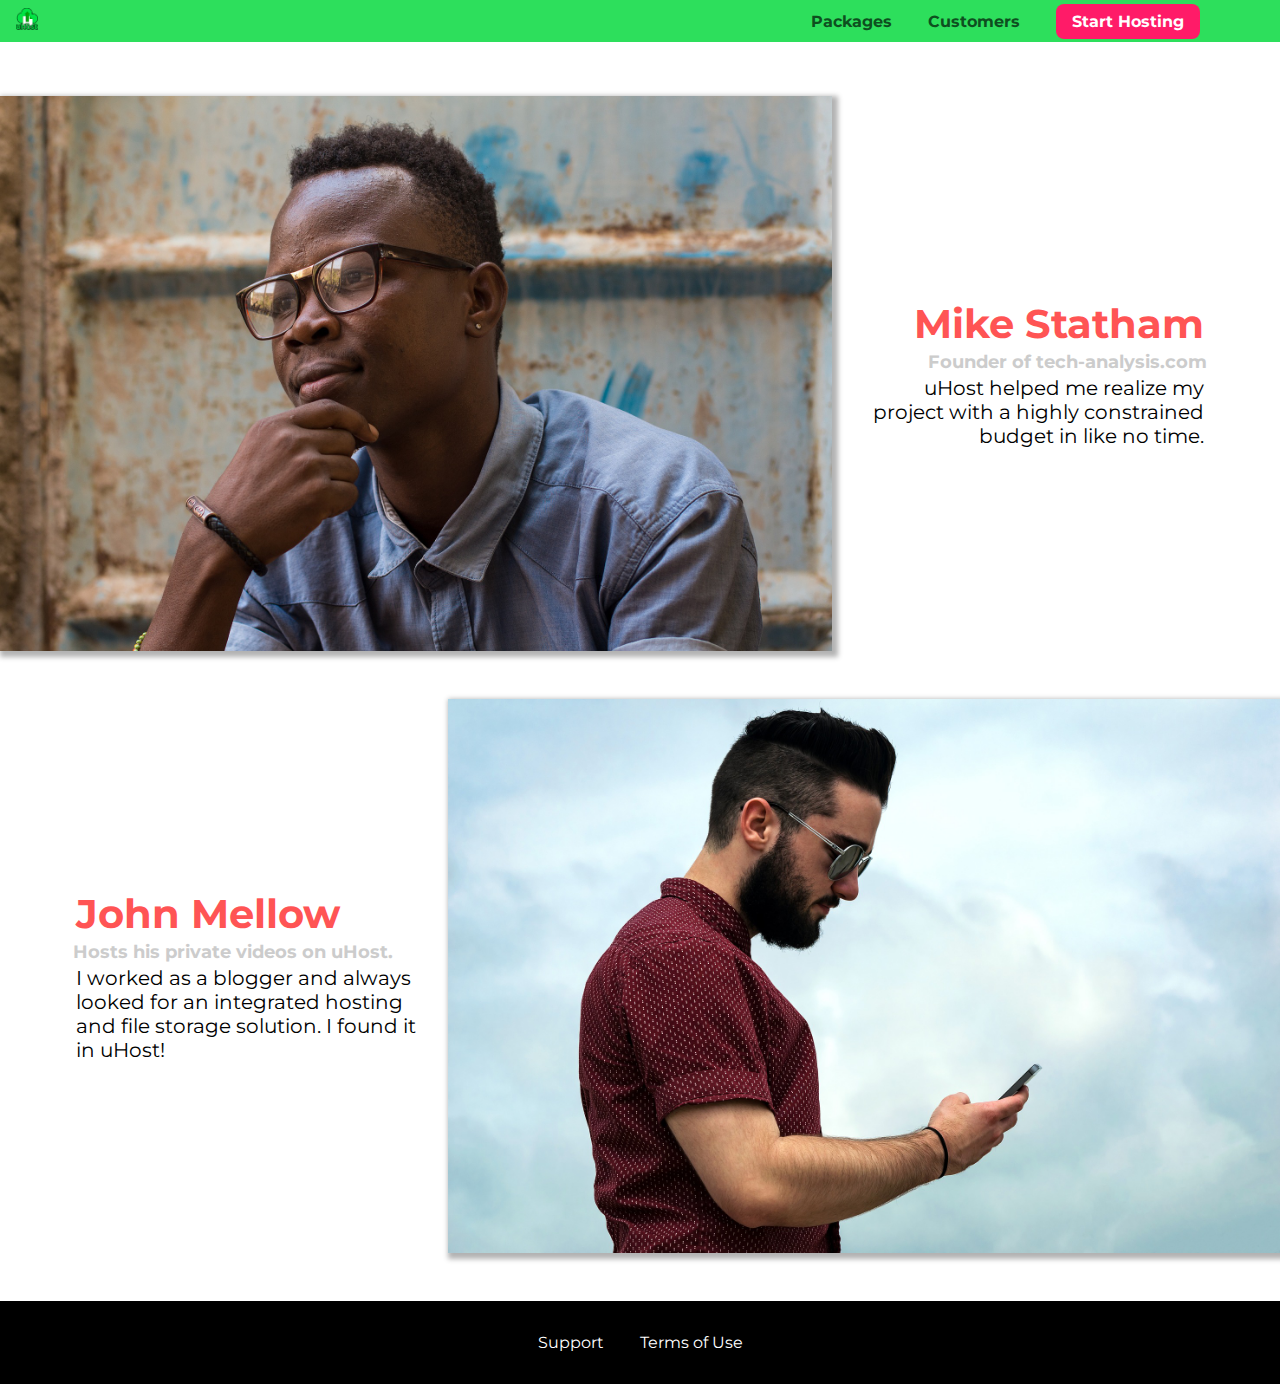
==== customers/index.html @ 0c3e3672 "backgrond and image" ====
<!DOCTYPE html>
<html lang="en">

<head>
    <meta charset="UTF-8">
    <meta name="viewport" content="width=device-width, initial-scale=1.0">
    <meta http-equiv="X-UA-Compatible" content="ie=edge">
    <title>uHost Customers</title>
    <link rel="shortcut icon" href="../images/favicon.png">
    <link href="https://fonts.googleapis.com/css?family=Anton|Montserrat:400,700" rel="stylesheet">
    <link rel="stylesheet" href="../shared.css">
    <link rel="stylesheet" href="customers.css">
</head>

<body>
    <header class="main-header">
        <div>
            <a href="../index.html" class="main-header__brand">
                <img src="../images/uhost-icon.png" alt="uHost - Your favorite hosting company">
            </a>
        </div>
        <nav class="main-nav">
            <ul class="main-nav__items">
                <li class="main-nav__item">
                    <a href="../packages/index.html">Packages</a>
                </li>
                <li class="main-nav__item">
                    <a href="index.html">Customers</a>
                </li>
                <li class="main-nav__item main-nav__item--cta">
                    <a href="start-hosting/index.html">Start Hosting</a>
                </li>
            </ul>
        </nav>
    </header>
    <main>
        <div>
            <div class="testimonial" id="customer-1">
                <div class="testimonial__image-container">
                    <img src="../images/customer-1.jpg" alt="Mike Statham - Customer" class="testimonial__image">
                </div>
                <div class="testimonial__info">
                    <h1 class="testimonial__name">Mike Statham</h1>
                    <h2 class="testimonial__subtitle">Founder of
                        <a href="tech-analysis.com">tech-analysis.com</a>
                    </h2>
                    <p class="testimonial__text">uHost helped me realize my project with a highly constrained budget in like no time.</p>
                </div>
            </div>
            <div class="testimonial" id="customer-2">

                <div class="testimonial__info">
                    <h1 class="testimonial__name">John Mellow</h1>
                    <h2 class="testimonial__subtitle">Hosts his private videos on uHost.
                    </h2>
                    <p class="testimonial__text">I worked as a blogger and always looked for an integrated hosting and file storage solution. I found
                        it in uHost!
                    </p>
                </div>
                <div class="testimonial__image-container">
                    <img src="../images/customer-2.jpg" alt="John Mellow - Customer" class="testimonial__image">
                </div>
            </div>
        </div>
    </main>
    <footer class="main-footer">
        <nav>
            <ul class="main-footer__links">
                <li class="main-footer__link">
                    <a href="#">Support</a>
                </li>
                <li class="main-footer__link">
                    <a href="#">Terms of Use</a>
                </li>
            </ul>
        </nav>
    </footer>
</body>

</html>
---- shared.css ----
* {
  box-sizing: border-box;
}

body {
  font-family: "Montserrat", sans-serif;
  margin: 0;
}
.main-header {
  width: 100%;
  position: fixed;
  background-color: #2ddf5c;
  padding: 8px 16px;
  top: 0;
  left: 0;
  z-index: 2;
}

.main-header > div {
  display: inline-block;
  vertical-align: middle;
}

.main-header__brand {
  color: #0e4f1f;
  text-decoration: none;
  font-weight: bold;
  font-size: 22px;
  height: 22px;
  /* width: 20px; */
  display: inline-block;
  
}
.main-header__brand img {
  height: 100%;
}
.main-nav {
  display: inline-block;
  text-align: right;
  width: calc(100% - 74px);
  vertical-align: middle;
}

.main-nav__items {
  margin: 0;
  padding: 0;
  list-style: none;
}

.main-nav__item {
  display: inline-block;
  margin: 0 16px;
}

.main-nav__item a {
  text-decoration: none;
  color: #0e4f1f;
  font-weight: bold;
  padding: 3px 0;
}
.main-nav__item a:hover,
.main-nav__item a:hover:active {
  color: white;
  border-bottom: 5px solid white;
}
.main-nav__item--cta a {
  color: white;
  background: #ff1b68;
  padding: 8px 16px;
  border-radius: 8px;
}
.main-nav__item--cta a:hover,
.main-nav__item--cta a:active {
  color: #ff1b68;
  background: white;
  border: none;
}
.main-footer{
  background: black;
  padding: 32px;
  margin-top: 48px;
}
.main-footer__links{
  list-style: none;
  margin: 0;
  padding: 0;
  text-align: center;
}
.main-footer__link{
  display: inline-block;
  margin: 0 16px;

}
.main-footer__link a{
  color: white;
  text-decoration: none;
}
.main-footer__link a:hover,
.main-footer__link a:active{
  color: #ccc;
}

.button {
  background: #0e4f1f;
  color: white;
  font: inherit ;
  border: 1.5px solid #0e4f1f;
  padding: 8px;
  border-radius: 8px;
  font-weight: bold;
  cursor: pointer;

}
.button:hover,
.button:active{
  background: white;
  color: #0e4f1f;
}
.button:focus{
  outline: none;
}
---- customers/customers.css ----
.testimonial {
    font-size: 20px;
    margin: 48px 0;
  }
  
  .testimonial__list {
    width: 80%;
    margin: auto;
  }
  
  .testimonial:first-of-type {
    margin-top: 96px;
  }
  .testimonial__image-container{
    width: 65%;
    display: inline-block;
    vertical-align: middle;
    box-shadow: 3px 3px 5px 3px rgba(0 ,0 ,0, 0.3);
  }
  .testimonial__image{
    width: 100%;
    vertical-align:top
  }
  .testimonial__info {
    text-align: right;
    padding: 14px;
    display: inline-block;
    vertical-align: middle;
    width: 30%;
  }
  
  #customer-2.testimonial {
    text-align: right;
  }
  
  #customer-2 .testimonial__info {
    text-align: left;
  }
  
  .testimonial__name {
    margin: 3px;
    color: #ff5454;
  }
  
  .testimonial__subtitle {
    margin: 0;
    font-size: 18px;
    color: #ccc;
  }
  
  .testimonial__subtitle a {
    color: inherit;
    text-decoration: none;
  }
  
  .testimonial__subtitle a:hover,
  .testimonial__subtitle a:active {
    color: #7a7a7a;
  }
  
  .testimonial__text {
    margin: 3px;
  }
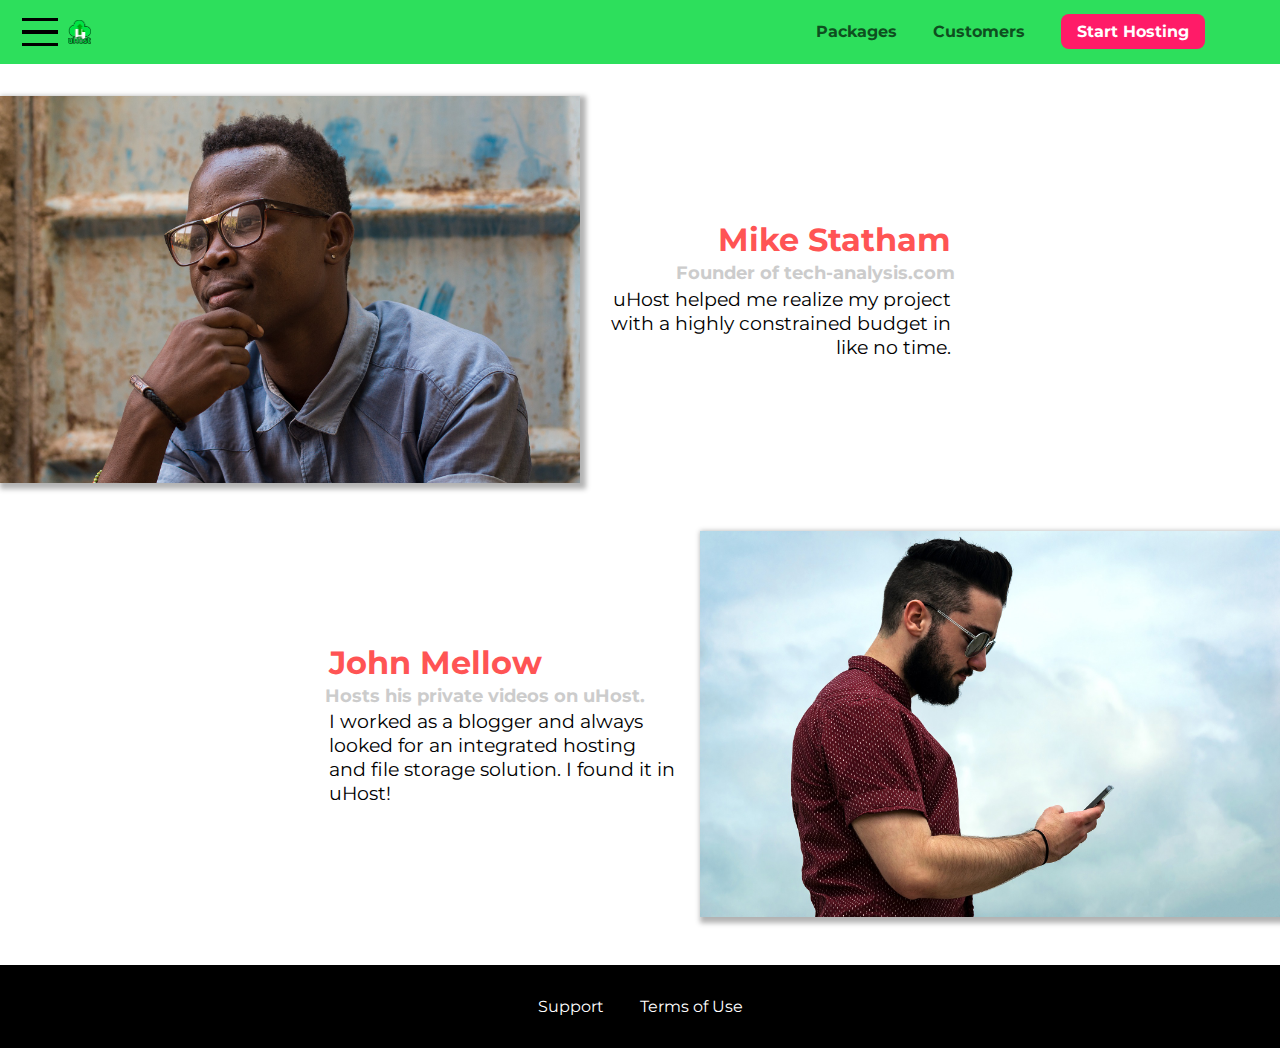
==== commit ed787589: "add madal and backdrop with css js html" ====
--- a/customers/index.html
+++ b/customers/index.html
@@ -13,8 +13,14 @@
 </head>
 
 <body>
+    <div class="backdrop"></div>
     <header class="main-header">
         <div>
+            <button class="toggle-button">
+                <span class="toggle-button__bar"></span>
+                <span class="toggle-button__bar"></span>
+                <span class="toggle-button__bar"></span>
+        </button>
             <a href="../index.html" class="main-header__brand">
                 <img src="../images/uhost-icon.png" alt="uHost - Your favorite hosting company">
             </a>
@@ -33,6 +39,19 @@
             </ul>
         </nav>
     </header>
+    <nav class="mobile-nav">
+        <ul class="mobile-nav__items">
+                <li class="mobile-nav__item">
+                        <a href="../packages/index.html">Packages</a>
+                </li>
+                <li class="mobile-nav__item">
+                        <a href="index.html">Customers</a>
+                </li>
+                <li class="mobile-nav__item mobile-nav__item--cta">
+                        <a href="../start-hosting/index.html">Start Hosting</a>
+                </li>
+        </ul>
+</nav>
     <main>
         <div>
             <div class="testimonial" id="customer-1">
@@ -75,6 +94,7 @@
             </ul>
         </nav>
     </footer>
+    <script src="../shared.js"></script>
 </body>
 
 </html>--- a/shared.css
+++ b/shared.css
@@ -1,121 +1,201 @@
 * {
-  box-sizing: border-box;
+    box-sizing: border-box;
 }
 
 body {
-  font-family: "Montserrat", sans-serif;
-  margin: 0;
-}
+    font-family: 'Montserrat', sans-serif;
+    margin: 0;
+}
+
+.backdrop {
+    position: fixed;
+    display: none;
+    top: 0;
+    left: 0;
+    z-index: 100;
+    width: 100vw;
+    height: 100vh;
+    background: rgba(0,0,0,0.5);
+}
+
 .main-header {
-  width: 100%;
-  position: fixed;
-  background-color: #2ddf5c;
-  padding: 8px 16px;
-  top: 0;
-  left: 0;
-  z-index: 2;
+    width: 100%;
+    position: fixed;
+    top: 0;
+    left: 0;
+    background: #2ddf5c;
+    padding: 0.5rem 1rem;
+    z-index: 1;
 }
 
 .main-header > div {
-  display: inline-block;
-  vertical-align: middle;
-}
-
+    display: inline-block;
+    vertical-align: middle;
+}
+.toggle-button {
+    width: 3rem;
+    background: transparent;
+    border: none;
+    cursor: pointer;
+    padding-top: 0;
+    padding-bottom: 0;
+    vertical-align: middle;
+  }
+  
+  .toggle-button:focus {
+    outline: none;
+  }
+  
+  .toggle-button__bar {
+    width: 100%;
+    height: 0.2rem;
+    background: black;
+    display: block;
+    margin: 0.6rem 0;
+  }
+  
 .main-header__brand {
-  color: #0e4f1f;
-  text-decoration: none;
-  font-weight: bold;
-  font-size: 22px;
-  height: 22px;
-  /* width: 20px; */
-  display: inline-block;
-  
-}
+    color: #0e4f1f;
+    text-decoration: none;
+    font-weight: bold;
+    font-size: 1.5rem;
+    height: 1.5rem;
+    /* width: 20px; */
+    display: inline-block;
+    vertical-align: middle;
+}
+
 .main-header__brand img {
-  height: 100%;
-}
+    height: 100%;
+    /* width: 100%; */
+}
+
 .main-nav {
-  display: inline-block;
-  text-align: right;
-  width: calc(100% - 74px);
-  vertical-align: middle;
+    display: inline-block;
+    text-align: right;
+    width: calc(100% - 122px);
+    vertical-align: middle;
 }
 
 .main-nav__items {
-  margin: 0;
-  padding: 0;
-  list-style: none;
+    margin: 0;
+    padding: 0;
+    list-style: none;
 }
 
 .main-nav__item {
-  display: inline-block;
-  margin: 0 16px;
-}
-
-.main-nav__item a {
-  text-decoration: none;
-  color: #0e4f1f;
-  font-weight: bold;
-  padding: 3px 0;
-}
+    display: inline-block;
+    margin: 0 1rem;
+}
+
+.main-nav__item a,
+.mobile-nav__item a {
+    text-decoration: none;
+    color: #0e4f1f;
+    font-weight: bold;
+    padding: 0.2rem 0;
+}
+
+
 .main-nav__item a:hover,
-.main-nav__item a:hover:active {
-  color: white;
-  border-bottom: 5px solid white;
-}
-.main-nav__item--cta a {
-  color: white;
-  background: #ff1b68;
-  padding: 8px 16px;
-  border-radius: 8px;
-}
+.main-nav__item a:active {
+    color: white;
+    border-bottom: 5px solid white;
+}
+
+.main-nav__item--cta a,
+.mobile-nav__item--cta a{
+    color: white;
+    background: #ff1b68;
+    padding: 0.5rem 1rem;
+    border-radius: 8px;
+}
+
 .main-nav__item--cta a:hover,
-.main-nav__item--cta a:active {
-  color: #ff1b68;
-  background: white;
-  border: none;
-}
-.main-footer{
-  background: black;
-  padding: 32px;
-  margin-top: 48px;
-}
-.main-footer__links{
-  list-style: none;
-  margin: 0;
-  padding: 0;
-  text-align: center;
-}
-.main-footer__link{
-  display: inline-block;
-  margin: 0 16px;
-
-}
-.main-footer__link a{
-  color: white;
-  text-decoration: none;
-}
+.main-nav__item--cta a:active,
+.mobile-nav__item--cta a:hover,
+.mobile-nav__item--cta a:active  
+{
+    color: #ff1b68;
+    background: white;
+    border: none;
+}
+
+.main-footer {
+    background: black;
+    padding: 2rem;
+    margin-top: 3rem;
+}
+
+.main-footer__links {
+    list-style: none;
+    margin: 0;
+    padding: 0;
+    text-align: center;
+}
+
+.main-footer__link {
+    display: inline-block;
+    margin: 0 1rem;
+}
+
+.main-footer__link a {
+    color: white;
+    text-decoration: none;
+}
+
 .main-footer__link a:hover,
-.main-footer__link a:active{
-  color: #ccc;
+.main-footer__link a:active {
+    color: #ccc;
 }
 
 .button {
-  background: #0e4f1f;
-  color: white;
-  font: inherit ;
-  border: 1.5px solid #0e4f1f;
-  padding: 8px;
-  border-radius: 8px;
-  font-weight: bold;
-  cursor: pointer;
-
-}
+    background: #0e4f1f;
+    color: white;
+    font: inherit;
+    border: 1.5px solid #0e4f1f;
+    padding: 0.5rem;
+    border-radius: 8px;
+    font-weight: bold;
+    cursor: pointer;
+}
+
 .button:hover,
-.button:active{
-  background: white;
-  color: #0e4f1f;
-}
-.button:focus{
-  outline: none;
-}+.button:active {
+    background: white;
+    color: #0e4f1f;
+}
+
+.button:focus {
+    outline: none;
+}
+.mobile-nav {
+    display: none;
+    position: fixed;
+    z-index: 101;
+    top: 0;
+    left: 0;
+    background: white;
+    width: 80%;
+    height: 100vh;
+  }
+  
+  .mobile-nav__items {
+    width: 90%;
+    height: 100%;
+    list-style: none;
+    margin: 10% auto;
+    padding: 0;
+    text-align: center;
+  }
+  
+  .mobile-nav__item {
+    margin: 1rem 0;
+  }
+  
+  .mobile-nav__item a {
+    font-size: 1.5rem;
+  }
+  .open {
+    display: block !important;
+  }--- a/customers/customers.css
+++ b/customers/customers.css
@@ -1,6 +1,6 @@
 .testimonial {
-    font-size: 20px;
-    margin: 48px 0;
+    font-size: 1.2rem;
+    margin: 3rem 0;
   }
   
   .testimonial__list {
@@ -9,10 +9,11 @@
   }
   
   .testimonial:first-of-type {
-    margin-top: 96px;
+    margin-top: 6rem;
   }
   .testimonial__image-container{
     width: 65%;
+    max-width: 580px;
     display: inline-block;
     vertical-align: middle;
     box-shadow: 3px 3px 5px 3px rgba(0 ,0 ,0, 0.3);
@@ -23,7 +24,7 @@
   }
   .testimonial__info {
     text-align: right;
-    padding: 14px;
+    padding: 0.9rem;
     display: inline-block;
     vertical-align: middle;
     width: 30%;
@@ -38,13 +39,14 @@
   }
   
   .testimonial__name {
-    margin: 3px;
+    margin: 0.2rem;
     color: #ff5454;
+    font-size: 2rem;
   }
   
   .testimonial__subtitle {
     margin: 0;
-    font-size: 18px;
+    font-size: 1.1rem;
     color: #ccc;
   }
   
@@ -59,7 +61,7 @@
   }
   
   .testimonial__text {
-    margin: 3px;
+    margin: 0.2rem;
   }
   
   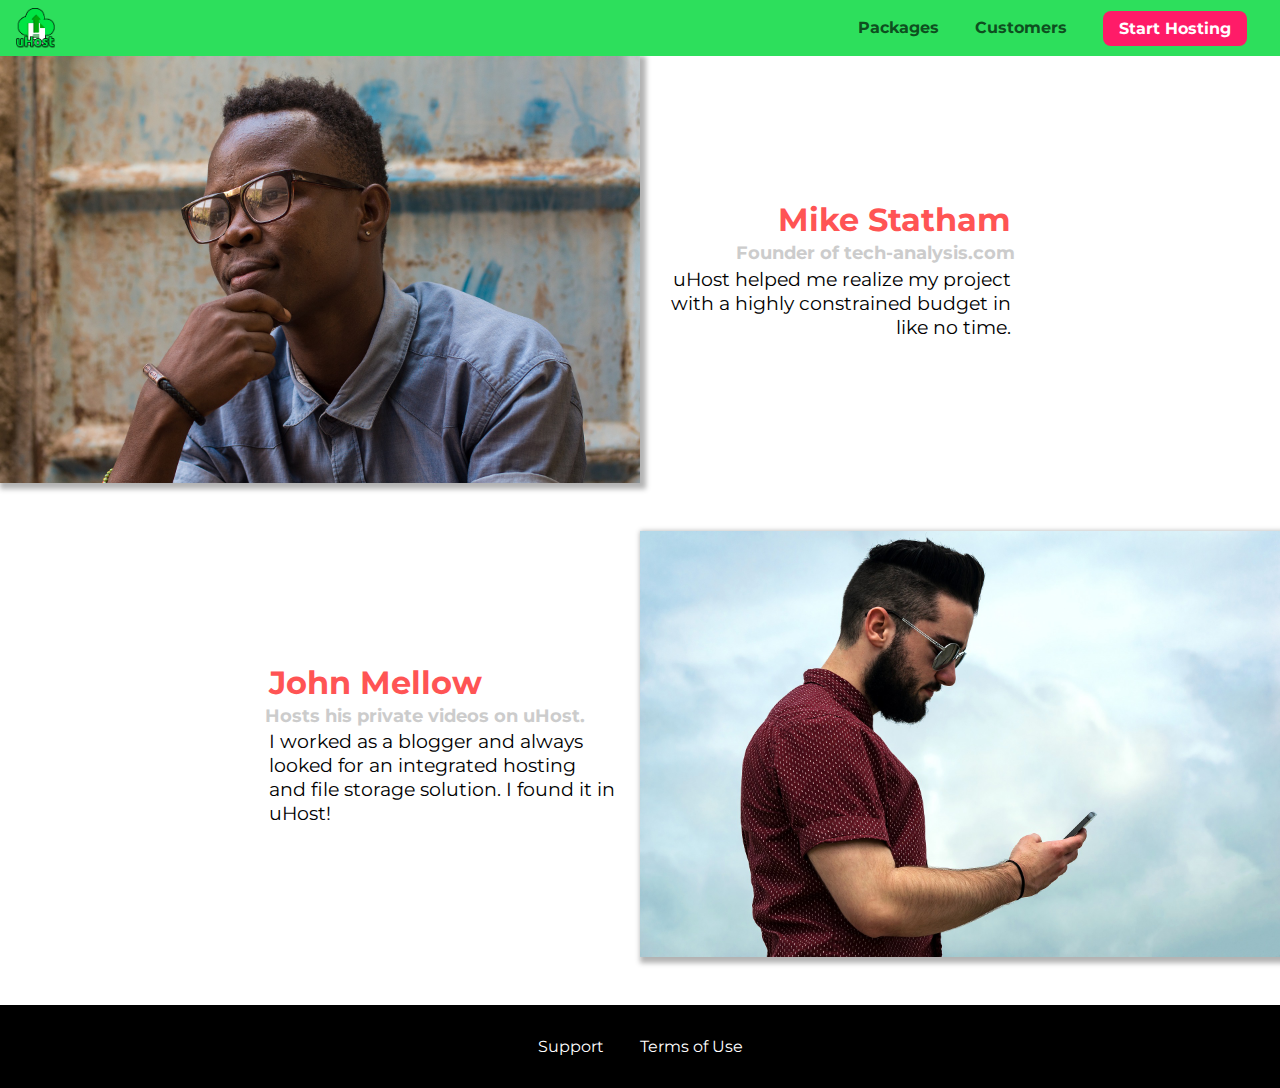
==== commit 76c941b2: "practice attribute selector and style checkbox" ====
--- a/customers/index.html
+++ b/customers/index.html
@@ -34,7 +34,7 @@
                     <a href="index.html">Customers</a>
                 </li>
                 <li class="main-nav__item main-nav__item--cta">
-                    <a href="start-hosting/index.html">Start Hosting</a>
+                    <a href="../start-hosting/index.html">Start Hosting</a>
                 </li>
             </ul>
         </nav>
--- a/shared.css
+++ b/shared.css
@@ -1,201 +1,222 @@
 * {
-    box-sizing: border-box;
+	box-sizing: border-box;
 }
 
 body {
-    font-family: 'Montserrat', sans-serif;
-    margin: 0;
+	font-family: 'Montserrat', sans-serif;
+	margin: 0;
+}
+main {
+	min-height: calc(100vh - 3.5rem - 8rem);
+	margin-top: 3.5rem;
 }
 
 .backdrop {
-    position: fixed;
-    display: none;
-    top: 0;
-    left: 0;
-    z-index: 100;
-    width: 100vw;
-    height: 100vh;
-    background: rgba(0,0,0,0.5);
+	position: fixed;
+	display: none;
+	top: 0;
+	left: 0;
+	z-index: 100;
+	width: 100vw;
+	height: 100vh;
+	background: rgba(0, 0, 0, 0.5);
 }
 
 .main-header {
-    width: 100%;
-    position: fixed;
-    top: 0;
-    left: 0;
-    background: #2ddf5c;
-    padding: 0.5rem 1rem;
-    z-index: 1;
+	width: 100%;
+	position: fixed;
+	top: 0;
+	left: 0;
+	background: #2ddf5c;
+	padding: 0.5rem 1rem;
+	z-index: 1;
 }
 
 .main-header > div {
-    display: inline-block;
-    vertical-align: middle;
+	display: inline-block;
+	vertical-align: middle;
 }
 .toggle-button {
-    width: 3rem;
-    background: transparent;
-    border: none;
-    cursor: pointer;
-    padding-top: 0;
-    padding-bottom: 0;
-    vertical-align: middle;
-  }
-  
-  .toggle-button:focus {
-    outline: none;
-  }
-  
-  .toggle-button__bar {
-    width: 100%;
-    height: 0.2rem;
-    background: black;
-    display: block;
-    margin: 0.6rem 0;
-  }
-  
+	width: 3rem;
+	background: transparent;
+	border: none;
+	cursor: pointer;
+	padding-top: 0;
+	padding-bottom: 0;
+	vertical-align: middle;
+}
+
+.toggle-button:focus {
+	outline: none;
+}
+
+.toggle-button__bar {
+	width: 100%;
+	height: 0.2rem;
+	background: black;
+	display: block;
+	margin: 0.6rem 0;
+}
+
 .main-header__brand {
-    color: #0e4f1f;
-    text-decoration: none;
-    font-weight: bold;
-    font-size: 1.5rem;
-    height: 1.5rem;
-    /* width: 20px; */
-    display: inline-block;
-    vertical-align: middle;
+	color: #0e4f1f;
+	text-decoration: none;
+	font-weight: bold;
+	height: 2.5rem;
+	/* width: 20px; */
+	display: inline-block;
+	vertical-align: middle;
 }
 
 .main-header__brand img {
-    height: 100%;
-    /* width: 100%; */
+	height: 100%;
+	/* width: 100%; */
 }
 
 .main-nav {
-    display: inline-block;
-    text-align: right;
-    width: calc(100% - 122px);
-    vertical-align: middle;
+	display: none;
 }
 
 .main-nav__items {
-    margin: 0;
-    padding: 0;
-    list-style: none;
+	margin: 0;
+	padding: 0;
+	list-style: none;
 }
 
 .main-nav__item {
-    display: inline-block;
-    margin: 0 1rem;
+	display: inline-block;
+	margin: 0 1rem;
 }
 
 .main-nav__item a,
 .mobile-nav__item a {
-    text-decoration: none;
-    color: #0e4f1f;
-    font-weight: bold;
-    padding: 0.2rem 0;
-}
-
+	text-decoration: none;
+	color: #0e4f1f;
+	font-weight: bold;
+	padding: 0.2rem 0;
+}
 
 .main-nav__item a:hover,
 .main-nav__item a:active {
-    color: white;
-    border-bottom: 5px solid white;
+	color: white;
+	border-bottom: 5px solid white;
 }
 
 .main-nav__item--cta a,
-.mobile-nav__item--cta a{
-    color: white;
-    background: #ff1b68;
-    padding: 0.5rem 1rem;
-    border-radius: 8px;
+.mobile-nav__item--cta a {
+	color: white;
+	background: #ff1b68;
+	padding: 0.5rem 1rem;
+	border-radius: 8px;
 }
 
 .main-nav__item--cta a:hover,
 .main-nav__item--cta a:active,
 .mobile-nav__item--cta a:hover,
-.mobile-nav__item--cta a:active  
-{
-    color: #ff1b68;
-    background: white;
-    border: none;
-}
-
+.mobile-nav__item--cta a:active {
+	color: #ff1b68;
+	background: white;
+	border: none;
+}
+
+@media (min-width: 40rem) {
+	.toggle-button {
+		display: none;
+	}
+    .main-nav {
+        display: inline-block;
+        text-align: right;
+        width: calc(100% - 44px);
+        vertical-align: middle;
+    }
+}
 .main-footer {
-    background: black;
-    padding: 2rem;
-    margin-top: 3rem;
+	background: black;
+	padding: 2rem;
+	margin-top: 3rem;
 }
 
 .main-footer__links {
-    list-style: none;
-    margin: 0;
-    padding: 0;
-    text-align: center;
+	list-style: none;
+	margin: 0;
+	padding: 0;
+	text-align: center;
 }
 
 .main-footer__link {
-    display: inline-block;
-    margin: 0 1rem;
+	display: block;
+	margin: 1rem 0;
 }
 
 .main-footer__link a {
-    color: white;
-    text-decoration: none;
+	color: white;
+	text-decoration: none;
 }
 
 .main-footer__link a:hover,
 .main-footer__link a:active {
-    color: #ccc;
+	color: #ccc;
 }
 
 .button {
-    background: #0e4f1f;
-    color: white;
-    font: inherit;
-    border: 1.5px solid #0e4f1f;
-    padding: 0.5rem;
-    border-radius: 8px;
-    font-weight: bold;
-    cursor: pointer;
+	background: #0e4f1f;
+	color: white;
+	font: inherit;
+	border: 1.5px solid #0e4f1f;
+	padding: 0.5rem;
+	border-radius: 8px;
+	font-weight: bold;
+	cursor: pointer;
 }
 
 .button:hover,
 .button:active {
-    background: white;
-    color: #0e4f1f;
+	background: white;
+	color: #0e4f1f;
 }
 
 .button:focus {
-    outline: none;
+	outline: none;
+}
+.button[disabled]{
+	cursor: not-allowed;
+	border: #a1a1a1;
+	background: #ccc;
+	color: #a1a1a1;
 }
 .mobile-nav {
-    display: none;
-    position: fixed;
-    z-index: 101;
-    top: 0;
-    left: 0;
-    background: white;
-    width: 80%;
-    height: 100vh;
-  }
-  
-  .mobile-nav__items {
-    width: 90%;
-    height: 100%;
-    list-style: none;
-    margin: 10% auto;
-    padding: 0;
-    text-align: center;
-  }
-  
-  .mobile-nav__item {
-    margin: 1rem 0;
-  }
-  
-  .mobile-nav__item a {
-    font-size: 1.5rem;
-  }
-  .open {
-    display: block !important;
-  }+	display: none;
+	position: fixed;
+	z-index: 101;
+	top: 0;
+	left: 0;
+	background: white;
+	width: 80%;
+	height: 100vh;
+}
+
+.mobile-nav__items {
+	width: 90%;
+	height: 100%;
+	list-style: none;
+	margin: 10% auto;
+	padding: 0;
+	text-align: center;
+}
+
+.mobile-nav__item {
+	margin: 1rem 0;
+}
+
+.mobile-nav__item a {
+	font-size: 1.5rem;
+}
+.open {
+	display: block !important;
+}
+@media (min-width: 40rem) {
+    .main-footer__link {
+        display: inline-block;
+        margin: 0 1rem;
+    }
+}
--- a/customers/customers.css
+++ b/customers/customers.css
@@ -1,21 +1,14 @@
+main {
+  padding-top: 2,5rem;
+}
+
 .testimonial {
     font-size: 1.2rem;
-    margin: 3rem 0;
   }
   
-  .testimonial__list {
-    width: 80%;
-    margin: auto;
-  }
-  
-  .testimonial:first-of-type {
-    margin-top: 6rem;
-  }
   .testimonial__image-container{
     width: 65%;
-    max-width: 580px;
-    display: inline-block;
-    vertical-align: middle;
+    max-width: 40rem;
     box-shadow: 3px 3px 5px 3px rgba(0 ,0 ,0, 0.3);
   }
   .testimonial__image{
@@ -25,9 +18,9 @@
   .testimonial__info {
     text-align: right;
     padding: 0.9rem;
-    display: inline-block;
-    vertical-align: middle;
-    width: 30%;
+    /* display: inline-block; */
+    /* vertical-align: middle;
+    width: 30%; */
   }
   
   #customer-2.testimonial {
@@ -63,5 +56,20 @@
   .testimonial__text {
     margin: 0.2rem;
   }
-  
+  @media (min-width: 40rem){
+    .testimonial {
+      margin: 3rem auto;
+      max-width: 1500px;
+    }
+    .testimonial__image-container{
+      display: inline-block;
+      vertical-align: middle;
+      width: 66%;
+    }
+    .testimonial__info {
+      display: inline-block;
+      vertical-align: middle;
+      width: 30%;
+    }
+  }
   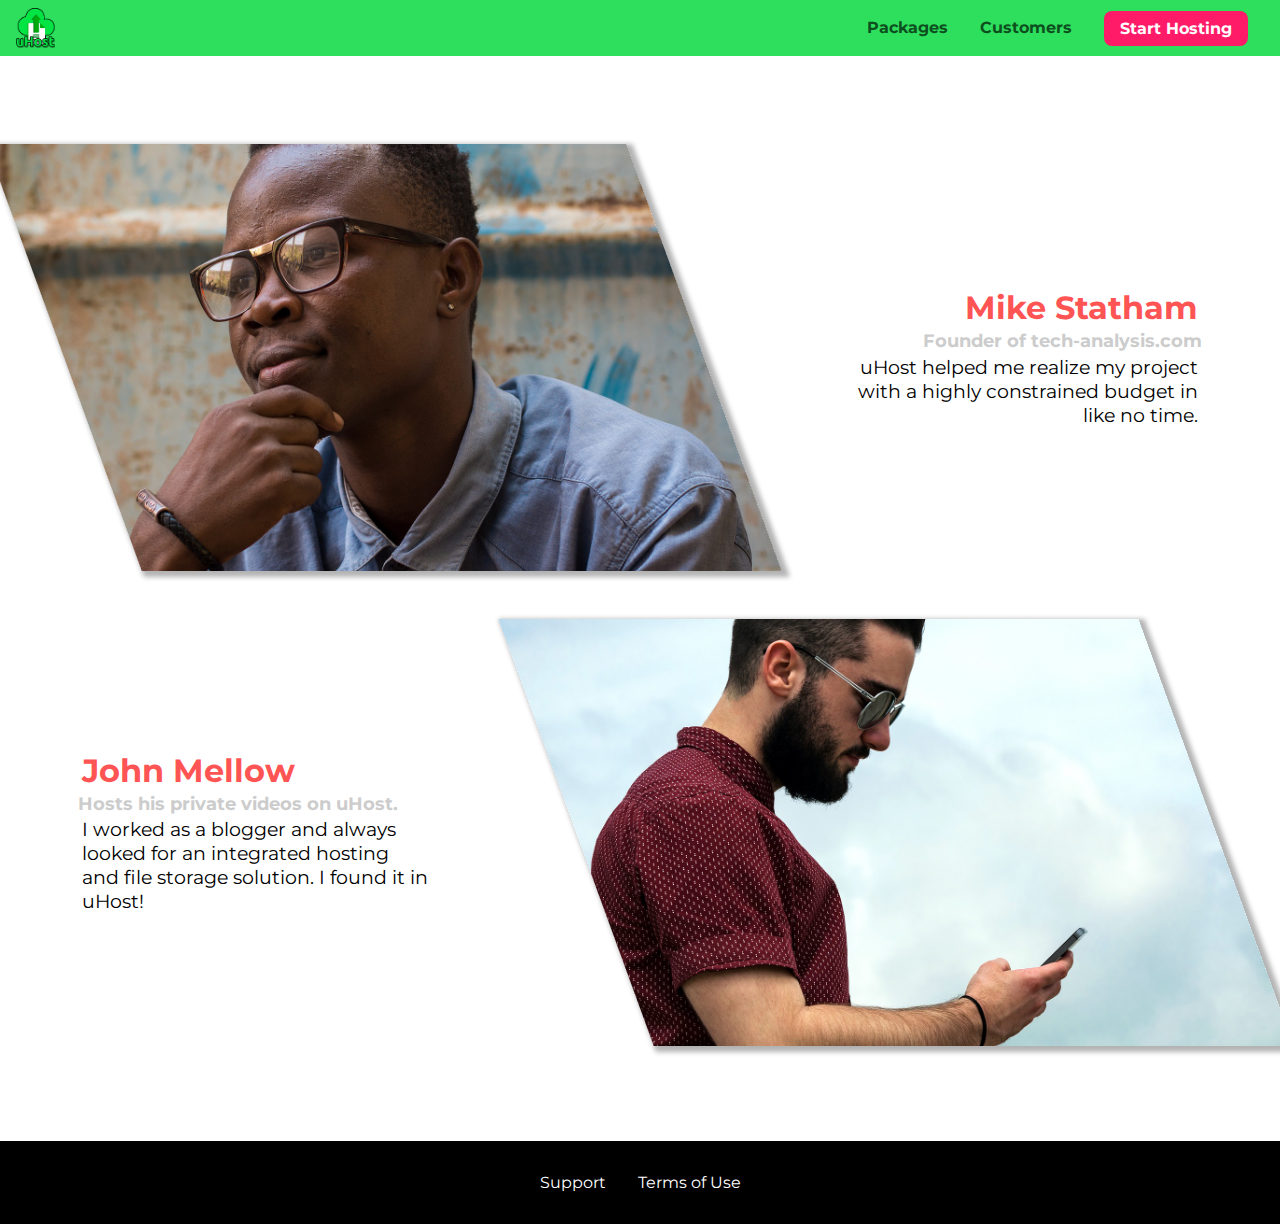
==== commit 6bd2a04f: "practice transition animation" ====
--- a/customers/index.html
+++ b/customers/index.html
@@ -6,8 +6,7 @@
     <meta name="viewport" content="width=device-width, initial-scale=1.0">
     <meta http-equiv="X-UA-Compatible" content="ie=edge">
     <title>uHost Customers</title>
-    <link rel="shortcut icon" href="../images/favicon.png">
-    <link href="https://fonts.googleapis.com/css?family=Anton|Montserrat:400,700" rel="stylesheet">
+    <link rel="shortcut icon" href="../favicon.png">
     <link rel="stylesheet" href="../shared.css">
     <link rel="stylesheet" href="customers.css">
 </head>
@@ -20,7 +19,7 @@
                 <span class="toggle-button__bar"></span>
                 <span class="toggle-button__bar"></span>
                 <span class="toggle-button__bar"></span>
-        </button>
+            </button>
             <a href="../index.html" class="main-header__brand">
                 <img src="../images/uhost-icon.png" alt="uHost - Your favorite hosting company">
             </a>
@@ -41,17 +40,17 @@
     </header>
     <nav class="mobile-nav">
         <ul class="mobile-nav__items">
-                <li class="mobile-nav__item">
-                        <a href="../packages/index.html">Packages</a>
-                </li>
-                <li class="mobile-nav__item">
-                        <a href="index.html">Customers</a>
-                </li>
-                <li class="mobile-nav__item mobile-nav__item--cta">
-                        <a href="../start-hosting/index.html">Start Hosting</a>
-                </li>
+            <li class="mobile-nav__item">
+                <a href="../packages/index.html">Packages</a>
+            </li>
+            <li class="mobile-nav__item">
+                <a href="index.html">Customers</a>
+            </li>
+            <li class="mobile-nav__item mobile-nav__item--cta">
+                <a href="../start-hosting/index.html">Start Hosting</a>
+            </li>
         </ul>
-</nav>
+    </nav>
     <main>
         <div>
             <div class="testimonial" id="customer-1">
--- a/shared.css
+++ b/shared.css
@@ -1,25 +1,40 @@
+@import url('https://fonts.googleapis.com/css2?family=Roboto: 400,900&display=swap');
+@import url('https://fonts.googleapis.com/css2?family=Anton&display=swap');
+@import url('https://fonts.googleapis.com/css2?family=Montserrat:400,700&display=swap');
 * {
 	box-sizing: border-box;
 }
-
+html{
+	height: 100%;
+}
 body {
 	font-family: 'Montserrat', sans-serif;
 	margin: 0;
+	display: grid;
+	grid-template-rows: 3.5rem auto fit-content(8rem);
+	grid-template-areas:  "header"
+												"main"
+												"footer";
+	height: 100%;
 }
 main {
-	min-height: calc(100vh - 3.5rem - 8rem);
-	margin-top: 3.5rem;
+	/* min-height: calc(100vh - 3.5rem - 8rem); */
+	/* margin-top: 3.5rem; */
+	/* grid-row: 2 / 3; */
+	grid-area: main;
 }
 
 .backdrop {
 	position: fixed;
 	display: none;
+	opacity: 0;
 	top: 0;
 	left: 0;
 	z-index: 100;
 	width: 100vw;
 	height: 100vh;
 	background: rgba(0, 0, 0, 0.5);
+	transition: opacity 0.2s linear;
 }
 
 .main-header {
@@ -29,13 +44,16 @@
 	left: 0;
 	background: #2ddf5c;
 	padding: 0.5rem 1rem;
-	z-index: 1;
-}
-
-.main-header > div {
+	z-index: 60;
+	display: flex;
+	align-items: center;
+	justify-content: space-between;
+}
+
+/* .main-header > div {
 	display: inline-block;
 	vertical-align: middle;
-}
+} */
 .toggle-button {
 	width: 3rem;
 	background: transparent;
@@ -62,14 +80,16 @@
 	color: #0e4f1f;
 	text-decoration: none;
 	font-weight: bold;
+
+	/* width: 20px; */
+	/* display: inline-block;
+	vertical-align: middle; */
+}
+
+.main-header__brand img {
 	height: 2.5rem;
-	/* width: 20px; */
-	display: inline-block;
 	vertical-align: middle;
-}
-
-.main-header__brand img {
-	height: 100%;
+	/* height: 100%; */
 	/* width: 100%; */
 }
 
@@ -81,10 +101,11 @@
 	margin: 0;
 	padding: 0;
 	list-style: none;
+	display: flex;
 }
 
 .main-nav__item {
-	display: inline-block;
+	
 	margin: 0 1rem;
 }
 
@@ -101,7 +122,9 @@
 	color: white;
 	border-bottom: 5px solid white;
 }
-
+.main-nav__item--cta{
+	animation: wiggle 400ms 3s 8 ease-out none;
+}
 .main-nav__item--cta a,
 .mobile-nav__item--cta a {
 	color: white;
@@ -124,28 +147,32 @@
 		display: none;
 	}
     .main-nav {
-        display: inline-block;
+        /* display: inline-block;
         text-align: right;
         width: calc(100% - 44px);
-        vertical-align: middle;
+        vertical-align: middle; */
+				display: flex ;
     }
 }
 .main-footer {
 	background: black;
 	padding: 2rem;
 	margin-top: 3rem;
+	/* grid-row: 3 / 4; */
+	grid-area: footer;
 }
 
 .main-footer__links {
 	list-style: none;
 	margin: 0;
 	padding: 0;
-	text-align: center;
-}
-
-.main-footer__link {
-	display: block;
-	margin: 1rem 0;
+	display: flex;
+	flex-direction: column;
+	align-items: center;
+}
+
+.main-footer__.buttonlink {
+	margin: 0.5rem 0;
 }
 
 .main-footer__link a {
@@ -185,7 +212,8 @@
 	color: #a1a1a1;
 }
 .mobile-nav {
-	display: none;
+	/* display: none; */
+	transform: translateX(-100%);
 	position: fixed;
 	z-index: 101;
 	top: 0;
@@ -193,15 +221,20 @@
 	background: white;
 	width: 80%;
 	height: 100vh;
+	transition: transform 300ms ease-out;
 }
 
 .mobile-nav__items {
 	width: 90%;
 	height: 100%;
 	list-style: none;
-	margin: 10% auto;
+	margin: 0 auto;
 	padding: 0;
-	text-align: center;
+	display: flex;
+	flex-direction: column;
+	justify-content: center;
+	align-items: center;
+	
 }
 
 .mobile-nav__item {
@@ -213,10 +246,35 @@
 }
 .open {
 	display: block !important;
+	opacity: 1 !important;
+	transform: translateY(0) !important;
 }
 @media (min-width: 40rem) {
     .main-footer__link {
-        display: inline-block;
+        
         margin: 0 1rem;
     }
-}
+		.main-footer__links {
+			flex-direction: row;
+			justify-content: center;
+		
+		}
+		
+}
+@keyframes wiggle {
+	/* from {
+		transform: rotateZ(0);
+	}
+	to {
+		transform: rotateZ(10deg);
+	} */
+		0% {
+		transform: rotateZ(0);
+	}
+	50%{
+		transform: rotateZ(-10deg);
+	}
+	100% {
+		transform: rotateZ(10deg);
+	}
+}--- a/customers/customers.css
+++ b/customers/customers.css
@@ -1,26 +1,37 @@
 main {
-  padding-top: 2,5rem;
+  padding-top: 2.5rem;
 }
 
 .testimonial {
     font-size: 1.2rem;
   }
   
-  .testimonial__image-container{
-    width: 65%;
+  /*.testimonial__list {
+    width: 80%;
+    margin: auto;
+  }*/
+
+  .testimonial__image-container {
+    width: 60%;
     max-width: 40rem;
-    box-shadow: 3px 3px 5px 3px rgba(0 ,0 ,0, 0.3);
+    box-shadow: 3px 3px 5px 3px rgba(0,0,0,0.3);
+    transform: skew(20deg);
+    overflow: hidden;
   }
-  .testimonial__image{
+
+  #customer-1:hover .testimonial__image-container {
+    animation: flip-customer 1s ease-out forwards;
+  }
+
+  .testimonial__image {
     width: 100%;
-    vertical-align:top
+    vertical-align: top;
+    transform: skew(-20deg) scale(1.4);
   }
+  
   .testimonial__info {
     text-align: right;
     padding: 0.9rem;
-    /* display: inline-block; */
-    /* vertical-align: middle;
-    width: 30%; */
   }
   
   #customer-2.testimonial {
@@ -52,24 +63,39 @@
   .testimonial__subtitle a:active {
     color: #7a7a7a;
   }
-  
+
   .testimonial__text {
     margin: 0.2rem;
   }
-  @media (min-width: 40rem){
+
+  @media (min-width: 40rem) {
     .testimonial {
       margin: 3rem auto;
       max-width: 1500px;
+      display: flex;
+      align-items: center;
+      justify-content: space-around;
     }
-    .testimonial__image-container{
-      display: inline-block;
-      vertical-align: middle;
+
+    .testimonial__image-container {
       width: 66%;
     }
+
     .testimonial__info {
-      display: inline-block;
-      vertical-align: middle;
       width: 30%;
     }
   }
+
+  @keyframes flip-customer {
+    0% {
+      transform: rotateY(0) skew(20deg);
+    }
+    50% {
+      transform: rotateY(160deg) skew(20deg);
+    }
+    100% {
+      transform: rotateY(360deg) skew(20deg);
+    }
+  }
+  
   